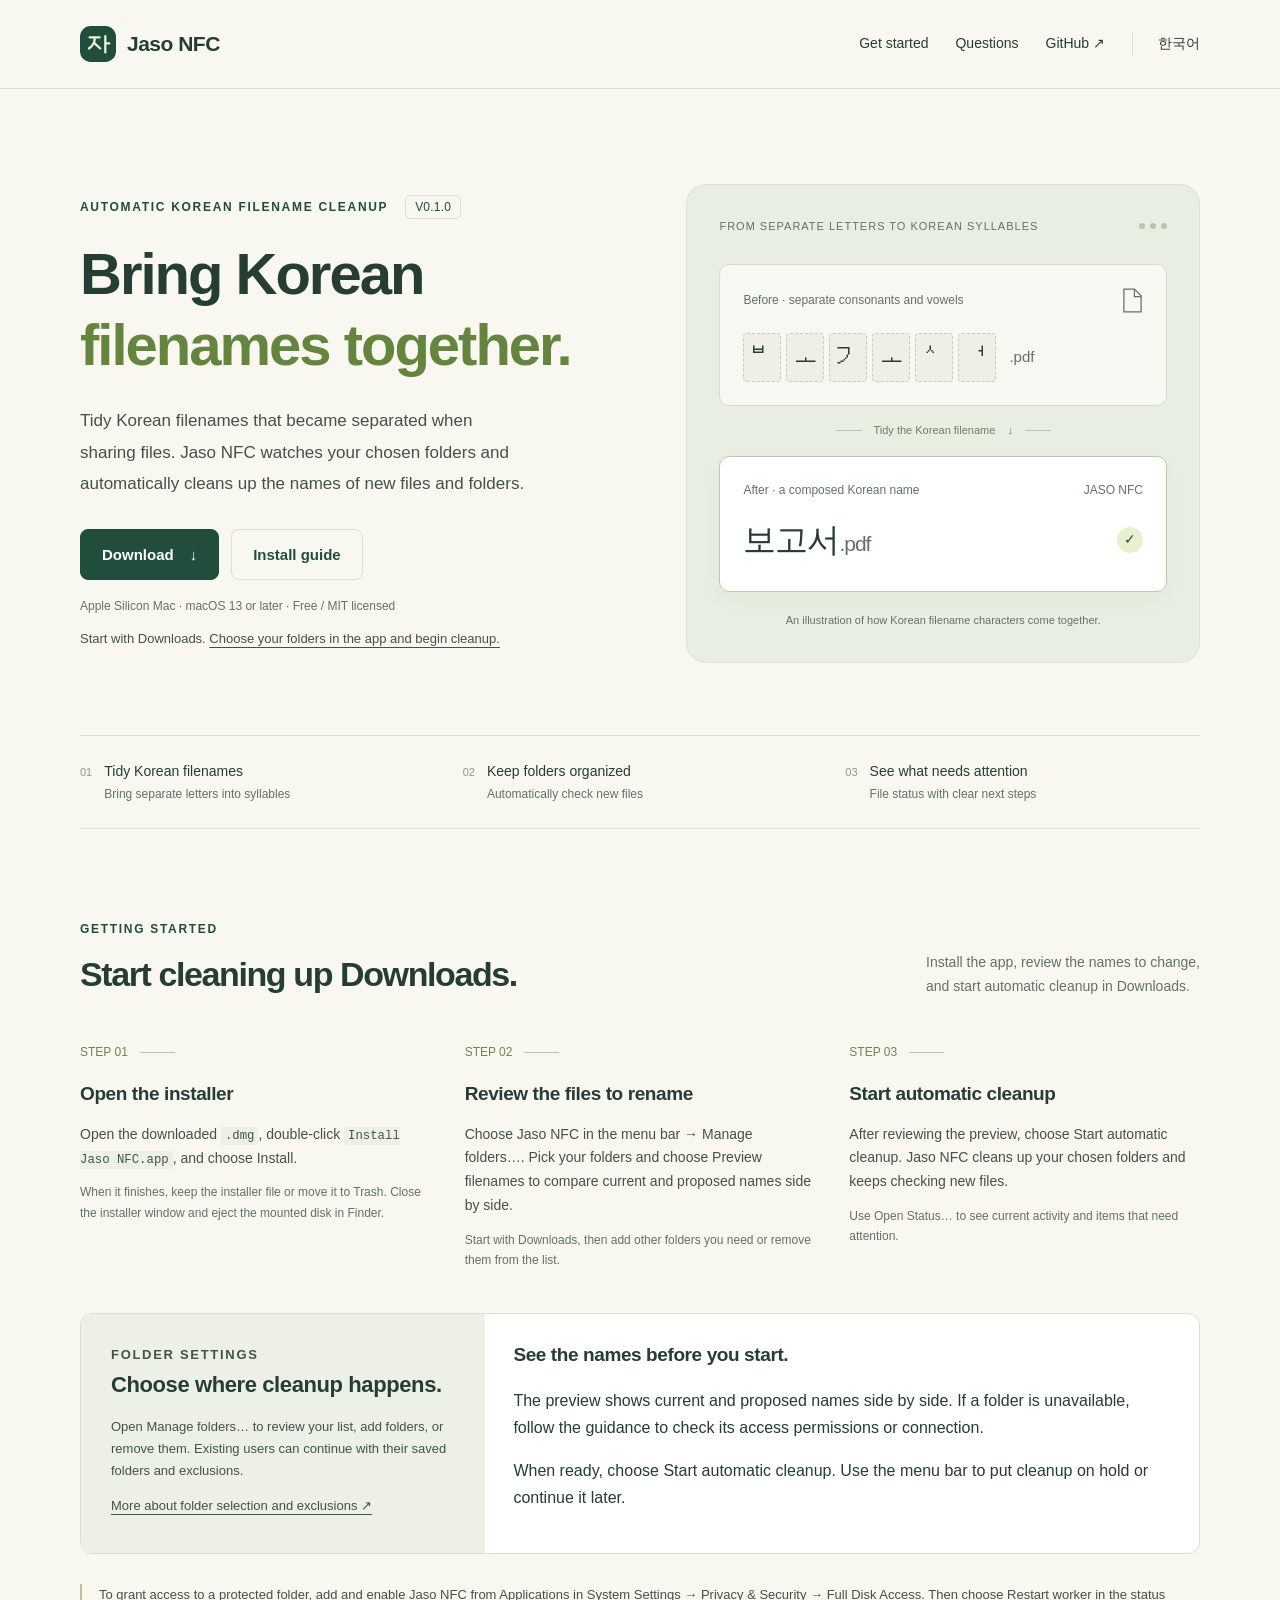
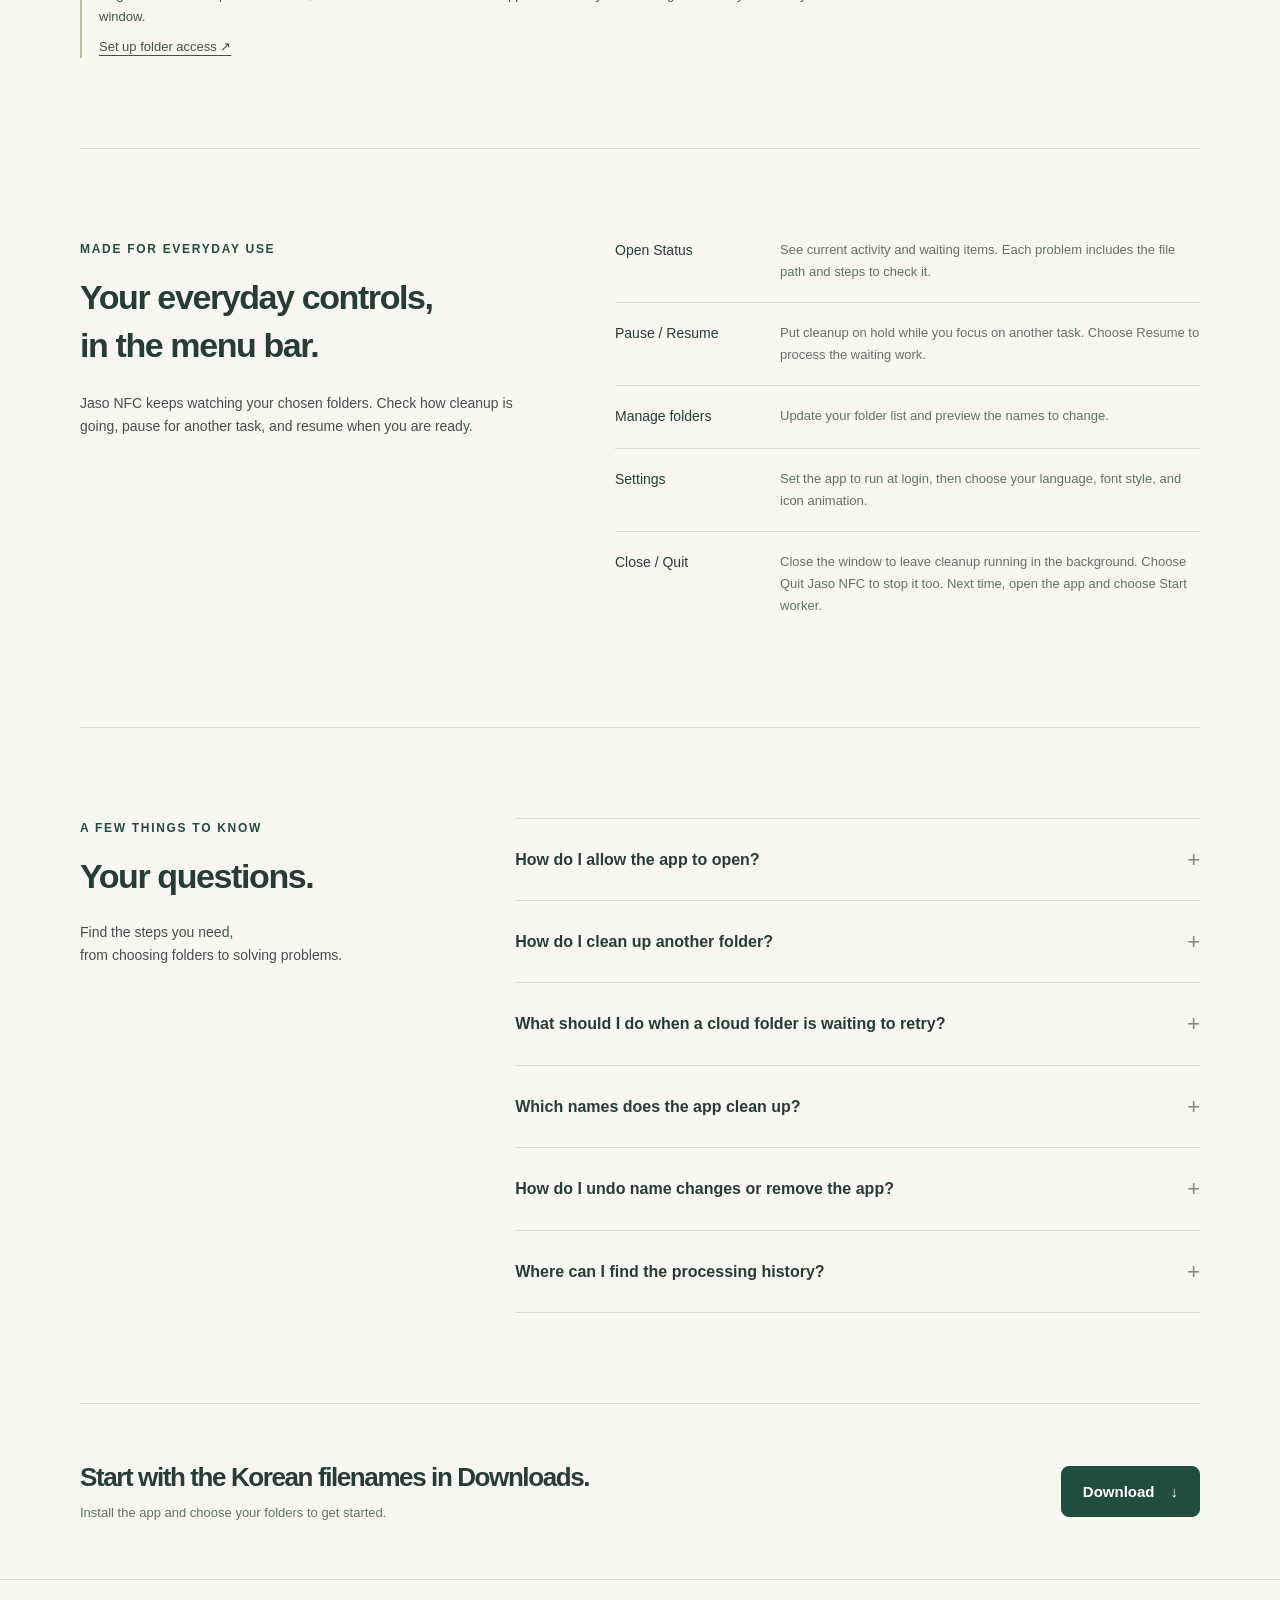
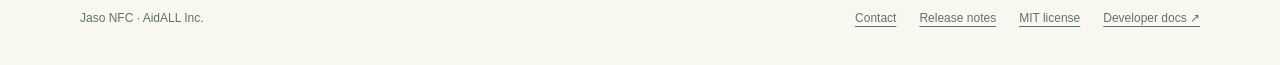
==== site/en/index.html @ a39111ab "Initial commit" ====
<!doctype html>
<html lang="en">
<head>
  <meta charset="utf-8">
  <meta name="viewport" content="width=device-width, initial-scale=1">
  <meta name="description" content="Tidy decomposed Korean filenames and automatically handle new files in your chosen folders. Install Jaso NFC and start with Downloads.">
  <meta name="theme-color" content="#f8f8f1">
  <meta property="og:title" content="Jaso NFC — Bring Korean filenames together">
  <meta property="og:description" content="A Mac app that tidies Korean filenames and keeps watching for new files. Follow the setup guide to start automatic cleanup in Downloads.">
  <meta property="og:type" content="website">
  <meta property="og:url" content="https://garlicvread.github.io/jaso-nfc/en/">
  <link rel="canonical" href="https://garlicvread.github.io/jaso-nfc/en/">
  <link rel="alternate" hreflang="ko" href="https://garlicvread.github.io/jaso-nfc/">
  <link rel="icon" href="../assets/mark.svg" type="image/svg+xml">
  <link rel="stylesheet" href="../assets/styles.css">
  <script src="../assets/guide.js" defer></script>
  <title>Jaso NFC — Bring Korean filenames together</title>
</head>
<body>
<a class="skip" href="#main">Skip to content</a>
<header class="header">
  <nav class="nav wrap" aria-label="Main navigation">
    <a class="brand" href="./" aria-label="Jaso NFC home"><img src="../assets/mark.svg" alt="" width="36" height="36">Jaso NFC</a>
    <div class="nav-links"><a href="#setup">Get started</a><a class="desktop-link" href="#questions">Questions</a><a class="desktop-link" href="https://github.com/garlicvread/jaso-nfc">GitHub ↗</a><a class="language" href="../" lang="ko" hreflang="ko">한국어</a></div>
  </nav>
</header>
<main id="main" class="wrap">
  <section class="hero" aria-labelledby="hero-title">
    <div>
      <p class="eyebrow">Automatic Korean filename cleanup <span>v0.1.0</span></p>
      <h1 id="hero-title">Bring Korean<br><em>filenames together.</em></h1>
      <p class="hero-copy">Tidy Korean filenames that became separated when sharing files. Jaso NFC watches your chosen folders and automatically cleans up the names of new files and folders.</p>
      <div class="actions"><a class="button" href="https://github.com/garlicvread/jaso-nfc/releases/download/v0.1.0/Jaso-NFC-0.1.0-arm64-local.dmg">Download <span aria-hidden="true">↓</span></a><a class="button secondary" href="#setup">Install guide</a></div>
      <p class="compatibility">Apple Silicon Mac · macOS 13 or later · Free / MIT licensed</p>
      <p class="before-download">Start with Downloads. <a href="#setup">Choose your folders in the app and begin cleanup.</a></p>
    </div>
    <div class="art" role="img" aria-label="An illustration showing separate Korean consonants and vowels combining into the filename 보고서.pdf.">
      <div class="art-top"><span>From separate letters to Korean syllables</span><span class="dots" aria-hidden="true"><i></i><i></i><i></i></span></div>
      <div class="file"><div class="file-label"><span>Before · separate consonants and vowels</span><svg viewBox="0 0 22 26" fill="none" aria-hidden="true"><path d="M4 1h9l7 7v17H2V1h2zM13 1v8h7" stroke="currentColor" stroke-width="1.3"/></svg></div><div class="jamo" aria-hidden="true"><span>ᄇ</span><span>ᅩ</span><span>ᄀ</span><span>ᅩ</span><span>ᄉ</span><span>ᅥ</span><small>.pdf</small></div></div>
      <div class="flow">Tidy the Korean filename <span aria-hidden="true">↓</span></div>
      <div class="file after"><div class="file-label"><span>After · a composed Korean name</span><span>JASO NFC</span></div><div class="filename"><span>보고서<small>.pdf</small></span><span class="check" aria-hidden="true">✓</span></div></div>
      <p class="art-caption">An illustration of how Korean filename characters come together.</p>
    </div>
  </section>
  <div class="quick-facts" aria-label="How the app works">
    <div class="fact"><span class="number">01</span><p>Tidy Korean filenames<small>Bring separate letters into syllables</small></p></div>
    <div class="fact"><span class="number">02</span><p>Keep folders organized<small>Automatically check new files</small></p></div>
    <div class="fact"><span class="number">03</span><p>See what needs attention<small>File status with clear next steps</small></p></div>
  </div>
  <section id="setup" class="section" aria-labelledby="setup-title">
    <div class="section-heading"><div><p class="eyebrow">Getting started</p><h2 id="setup-title">Start cleaning up Downloads.</h2></div><p class="section-intro">Install the app, review the names to change,<br>and start automatic cleanup in Downloads.</p></div>
    <div class="steps">
      <article><span class="step-num">STEP 01</span><h3>Open the installer</h3><p>Open the downloaded <code>.dmg</code>, double-click <code>Install Jaso NFC.app</code>, and choose Install.</p><p class="small">When it finishes, keep the installer file or move it to Trash. Close the installer window and eject the mounted disk in Finder.</p></article>
      <article><span class="step-num">STEP 02</span><h3>Review the files to rename</h3><p>Choose Jaso NFC in the menu bar → Manage folders…. Pick your folders and choose Preview filenames to compare current and proposed names side by side.</p><p class="small">Start with Downloads, then add other folders you need or remove them from the list.</p></article>
      <article><span class="step-num">STEP 03</span><h3>Start automatic cleanup</h3><p>After reviewing the preview, choose Start automatic cleanup. Jaso NFC cleans up your chosen folders and keeps checking new files.</p><p class="small">Use Open Status… to see current activity and items that need attention.</p></article>
    </div>
    <div id="enable" class="setup-box">
      <div class="setup-intro"><p class="eyebrow">Folder settings</p><h3>Choose where cleanup happens.</h3><p>Open Manage folders… to review your list, add folders, or remove them. Existing users can continue with their saved folders and exclusions.</p><p><a href="https://github.com/garlicvread/jaso-nfc/blob/main/docs/usage.en.md#change-folders">More about folder selection and exclusions ↗</a></p></div>
      <div class="setup-code"><h3>See the names before you start.</h3><p>The preview shows current and proposed names side by side. If a folder is unavailable, follow the guidance to check its access permissions or connection.</p><p>When ready, choose Start automatic cleanup. Use the menu bar to put cleanup on hold or continue it later.</p></div>
    </div>
    <div class="permission"><p>To grant access to a protected folder, add and enable Jaso NFC from Applications in System Settings → Privacy &amp; Security → Full Disk Access. Then choose Restart worker in the status window.</p><a href="https://github.com/garlicvread/jaso-nfc/blob/main/docs/usage.en.md#permissions">Set up folder access ↗</a></div>
  </section>
  <section id="everyday" class="section everyday" aria-labelledby="everyday-title">
    <div><p class="eyebrow">Made for everyday use</p><h2 id="everyday-title">Your everyday controls,<br>in the menu bar.</h2><p class="body-copy">Jaso NFC keeps watching your chosen folders. Check how cleanup is going, pause for another task, and resume when you are ready.</p></div>
    <ul class="menu-list"><li>Open Status<span>See current activity and waiting items. Each problem includes the file path and steps to check it.</span></li><li>Pause / Resume<span>Put cleanup on hold while you focus on another task. Choose Resume to process the waiting work.</span></li><li>Manage folders<span>Update your folder list and preview the names to change.</span></li><li>Settings<span>Set the app to run at login, then choose your language, font style, and icon animation.</span></li><li>Close / Quit<span>Close the window to leave cleanup running in the background. Choose Quit Jaso NFC to stop it too. Next time, open the app and choose Start worker.</span></li></ul>
  </section>
  <section id="questions" class="section faq" aria-labelledby="faq-title">
    <div><p class="eyebrow">A few things to know</p><h2 id="faq-title">Your questions.</h2><p class="body-copy">Find the steps you need,<br>from choosing folders to solving problems.</p></div>
    <div class="questions">
      <details id="blocked"><summary>How do I allow the app to open?</summary><p>After checking that you trust the download, follow <a href="https://support.apple.com/en-us/102445">Apple’s app opening instructions</a>. Try opening the app, then choose Open Anyway in System Settings → Privacy &amp; Security. If that option is unavailable or you see a damage message, download it again or contact support.</p></details>
      <details><summary>How do I clean up another folder?</summary><p>Open Manage folders… to add a folder, preview the names, and save your settings. To recheck a folder already in your selection, open Status and choose Recheck all watched roots. Follow the <a href="https://github.com/garlicvread/jaso-nfc/blob/main/docs/usage.en.md#change-folders">folder setup guide</a> for the steps.</p></details>
      <details><summary>What should I do when a cloud folder is waiting to retry?</summary><p>Check the path and reason in Status, then try opening the folder in Finder. Also check the login and connection in OneDrive, Google Drive, or your sync app. Once access is restored, Jaso NFC can try again from the scheduled retry time.</p></details>
      <details><summary>Which names does the app clean up?</summary><p>Jaso NFC processes file and folder names that need NFC normalization, including decomposed Korean, within your chosen folders. Separately typed compatibility letters such as <code>ㅎㅏㄴ</code> are outside this conversion. See <a href="https://github.com/garlicvread/jaso-nfc/blob/main/docs/usage.en.md#scope-and-safety">the processing scope guide</a> for automatic exclusions, such as selected app and photo-library formats, and folders you can exclude yourself.</p></details>
      <details><summary>How do I undo name changes or remove the app?</summary><p>Stop the worker, then follow the <a href="https://github.com/garlicvread/jaso-nfc/blob/main/docs/usage.en.md#recovery">recovery and removal steps</a>. Retained history can restore earlier names when the original files can still be identified. Later moves or replacements may limit recovery. On exFAT, simultaneous renaming by another app can create an overwrite risk; see the processing limits in the guide before using it there.</p></details>
      <details><summary>Where can I find the processing history?</summary><p>Choose Open recovery history in Status to see the name-change records stored on your Mac. To ask for help with a problem, use Copy diagnostics to share its status. Remove private filenames and paths before sharing.</p></details>
    </div>
  </section>
  <section class="bottom-cta" aria-label="Download and support"><div><h2>Start with the Korean filenames in Downloads.</h2><p>Install the app and choose your folders to get started.</p></div><a class="button" href="https://github.com/garlicvread/jaso-nfc/releases/download/v0.1.0/Jaso-NFC-0.1.0-arm64-local.dmg">Download <span aria-hidden="true">↓</span></a></section>
</main>
<footer><div class="wrap footer-inner"><span>Jaso NFC · AidALL Inc.</span><div class="footer-links"><a href="mailto:aidall_manager@aidall.tech">Contact</a><a href="https://github.com/garlicvread/jaso-nfc/releases/tag/v0.1.0">Release notes</a><a href="https://github.com/garlicvread/jaso-nfc/blob/main/LICENSE">MIT license</a><a href="https://github.com/garlicvread/jaso-nfc/blob/main/docs/development.md">Developer docs ↗</a></div></div></footer>
</body>
</html>
---- site/assets/styles.css ----
:root { color-scheme: light; --ink:#253d33; --text:#425249; --muted:#617268; --paper:#f8f8f1; --line:#d9dfd2; --green:#214d3d; --lime:#e8f0cd; --white:#fff; font-family:-apple-system,BlinkMacSystemFont,"Apple SD Gothic Neo","Noto Sans KR",sans-serif; }
* { box-sizing:border-box; }
html { scroll-behavior:smooth; scroll-padding-top:100px; }
body { margin:0; background:var(--paper); color:var(--ink); line-height:1.7; word-break:keep-all; -webkit-font-smoothing:antialiased; }
a { color:inherit; text-underline-offset:4px; }
button { font:inherit; }
a:focus-visible,button:focus-visible,summary:focus-visible { outline:3px solid #a85a25; outline-offset:5px; }
.skip { position:fixed; top:-100px; left:20px; padding:12px 20px; background:white; z-index:10; }
.skip:focus { top:12px; }
.wrap { width:min(1120px,calc(100% - 64px)); margin:auto; }
.header { border-bottom:1px solid var(--line); background:var(--paper); }
.nav { min-height:88px; display:flex; align-items:center; justify-content:space-between; gap:20px; }
.brand { display:flex; align-items:center; gap:11px; font-size:21px; font-weight:750; text-decoration:none; letter-spacing:-.5px; white-space:nowrap; }
.brand img { width:36px; height:36px; }
.nav-links { display:flex; align-items:center; gap:27px; font-size:14px; }
.nav-links a { text-decoration:none; }
.nav-links a:hover { text-decoration:underline; }
.language { border-left:1px solid var(--line); padding-left:25px; }
.hero { display:grid; grid-template-columns:1.06fr 1fr; gap:62px; align-items:center; padding:95px 0 72px; }
.eyebrow { margin:0 0 22px; font-size:12px; letter-spacing:1.7px; font-weight:700; text-transform:uppercase; color:var(--green); }
.eyebrow span { margin-left:12px; padding:4px 9px; border:1px solid var(--line); border-radius:5px; letter-spacing:.2px; font-weight:500; }
h1 { margin:0 0 25px; font-size:clamp(38px,4.8vw,61px); line-height:1.22; letter-spacing:-3px; font-weight:720; }
h1 em { font-style:normal; color:#65843e; }
.hero-copy { max-width:450px; font-size:17px; line-height:1.85; color:var(--text); margin-bottom:29px; }
.actions { display:flex; gap:12px; flex-wrap:wrap; align-items:center; }
.button { display:inline-flex; justify-content:center; align-items:center; gap:16px; padding:14px 21px; border:1px solid var(--green); border-radius:8px; text-decoration:none; font-weight:650; line-height:1.4; background:var(--green); color:white; font-size:15px; transition:background .15s,transform .15s; }
.button:hover { background:#33644f; transform:translateY(-1px); }
.button.secondary { color:var(--green); background:transparent; border-color:var(--line); }
.button.secondary:hover { background:#eaf0e0; }
.compatibility { margin:16px 0 0; font-size:12px; color:var(--muted); }
.before-download { font-size:13px; color:var(--text); margin:12px 0 0; max-width:470px; }
.art { padding:32px; background:#e9eee2; border:1px solid #dce3d3; border-radius:20px; position:relative; }
.art-top { display:flex; justify-content:space-between; align-items:center; gap:10px; font-size:11px; letter-spacing:1px; color:var(--muted); text-transform:uppercase; margin:0 0 28px; }
.dots { display:flex; gap:5px; }
.dots i { width:6px; height:6px; background:#b7c5ab; border-radius:50%; }
.file { border:1px solid #d6dece; border-radius:10px; padding:23px; background:#f7f8f2; }
.file-label { display:flex; align-items:center; justify-content:space-between; color:var(--muted); font-size:12px; }
.file-label svg { width:21px; height:25px; }
.jamo { display:flex; align-items:center; gap:5px; margin-top:20px; }
.jamo span { display:grid; place-items:center; width:38px; height:49px; background:#eef0e5; border:1px dashed #c6cfbb; border-radius:4px; font-size:24px; font-family:"AppleMyungjo",serif; }
.jamo small { margin-left:8px; color:var(--muted); font-size:15px; }
.flow { display:flex; align-items:center; gap:12px; justify-content:center; color:#6b815c; font-size:11px; height:50px; }
.flow::before,.flow::after { content:""; width:26px; height:1px; background:#b8c7a9; }
.file.after { background:white; border-color:#b9cba9; box-shadow:0 8px 24px #30472b08; }
.filename { display:flex; align-items:center; justify-content:space-between; margin-top:12px; font-size:33px; letter-spacing:-1px; font-weight:500; }
.filename small { font-size:21px; color:var(--muted); font-weight:400; }
.check { border-radius:50%; background:var(--lime); color:var(--green); width:26px; height:26px; display:grid; place-items:center; font-size:14px; }
.art-caption { font-size:11px; line-height:1.6; color:var(--muted); margin:20px 0 0; text-align:center; }
.quick-facts { display:grid; grid-template-columns:repeat(3,1fr); border-top:1px solid var(--line); border-bottom:1px solid var(--line); padding:24px 0; gap:28px; }
.fact { display:flex; align-items:baseline; gap:12px; }
.fact .number { color:#8a9d79; font-size:11px; }
.fact p { margin:0; font-size:14px; }
.fact small { display:block; color:var(--muted); font-size:12px; }
.section { padding:90px 0; border-bottom:1px solid var(--line); }
.section-heading { display:flex; justify-content:space-between; gap:35px; align-items:flex-end; margin-bottom:38px; }
h2 { margin:0; font-size:34px; line-height:1.4; letter-spacing:-1.4px; font-weight:650; }
.section-heading .eyebrow { margin-bottom:12px; }
.section-intro { max-width:340px; font-size:14px; color:var(--muted); margin:0; }
.notice { display:flex; align-items:flex-start; gap:14px; border:1px solid #d4dfb8; background:#eef2e1; border-radius:10px; padding:20px 24px; font-size:14px; margin-bottom:38px; }
.notice .symbol { font-size:17px; line-height:1.6; }
.notice p { margin:0; }
.steps { display:grid; grid-template-columns:repeat(3,1fr); gap:34px; }
.step-num { display:inline-flex; align-items:center; gap:12px; color:#708358; font-size:12px; margin-bottom:16px; }
.step-num::after { content:""; width:35px; height:1px; background:#bac8a8; }
h3 { margin:0 0 12px; font-size:19px; letter-spacing:-.4px; font-weight:650; }
.steps p,.body-copy { font-size:14px; color:var(--text); margin:0; }
.steps .small { margin-top:12px; font-size:12px; color:var(--muted); }
.setup-box { margin-top:42px; display:grid; grid-template-columns:.85fr 1.5fr; border:1px solid var(--line); border-radius:12px; overflow:hidden; background:white; }
.setup-intro { background:#edf0e6; padding:30px; }
.setup-intro p { color:var(--text); font-size:13px; margin-bottom:0; }
.setup-intro h3 { font-size:22px; }
.setup-code { min-width:0; padding:25px 28px; }
.code-label { display:flex; justify-content:space-between; align-items:center; gap:15px; font-size:12px; color:var(--muted); margin-bottom:10px; }
.copy { font-size:11px; line-height:1.4; border:1px solid var(--line); color:var(--green); background:var(--paper); border-radius:5px; padding:6px 10px; cursor:pointer; min-width:57px; }
.copy[hidden] { display:none; }
.copy:hover { background:var(--lime); }
pre { white-space:pre-wrap; overflow-wrap:anywhere; word-break:break-word; padding:16px; background:#f6f7f2; border-radius:6px; font-size:12px; line-height:1.85; margin:0 0 18px; }
code { font-family:ui-monospace,SFMono-Regular,Menlo,monospace; }
p code,li code { font-size:.88em; background:#edf0e6; padding:2px 4px; border-radius:3px; }
.setup-note { font-size:12px; color:var(--muted); margin:0; }
.permission { margin-top:30px; padding-left:17px; border-left:2px solid #b5c49a; font-size:13px; color:var(--text); }
.permission p { margin:0 0 8px; }
.everyday { display:grid; grid-template-columns:1fr 1.3fr; gap:85px; }
.everyday .eyebrow { margin-bottom:15px; }
.everyday h2 { margin-bottom:22px; }
.menu-list { list-style:none; padding:0; margin:0; }
.menu-list li { display:grid; grid-template-columns:140px 1fr; padding:19px 0; border-bottom:1px solid var(--line); gap:25px; font-size:14px; }
.menu-list li:first-child { padding-top:0; }
.menu-list li:last-child { border-bottom:0; }
.menu-list span { color:var(--muted); font-size:13px; }
.faq { display:grid; grid-template-columns:.8fr 1.5fr; gap:70px; }
.faq .eyebrow { margin-bottom:15px; }
.faq h2 { margin-bottom:20px; }
.questions { border-top:1px solid var(--line); }
details { border-bottom:1px solid var(--line); }
summary { display:flex; align-items:center; justify-content:space-between; gap:22px; cursor:pointer; list-style:none; padding:22px 0; font-size:16px; font-weight:550; }
summary::-webkit-details-marker { display:none; }
summary::after { content:"+"; font-size:22px; font-weight:300; color:#7c9071; }
details[open] summary::after { content:"−"; }
details p { color:var(--text); font-size:14px; line-height:1.9; margin:0 30px 23px 0; }
.bottom-cta { padding:55px 0; display:flex; justify-content:space-between; gap:25px; align-items:center; }
.bottom-cta h2 { font-size:26px; margin-bottom:7px; }
.bottom-cta p { font-size:13px; color:var(--muted); margin:0; }
footer { border-top:1px solid var(--line); padding:28px 0 36px; font-size:12px; color:var(--muted); }
.footer-inner { display:flex; justify-content:space-between; align-items:center; flex-wrap:wrap; gap:20px; }
.footer-links { display:flex; gap:23px; flex-wrap:wrap; }
.sr-only { position:absolute; width:1px; height:1px; padding:0; margin:-1px; overflow:hidden; clip:rect(0,0,0,0); white-space:nowrap; border:0; }
:lang(en) h1 { font-size:clamp(38px,4.7vw,58px); letter-spacing:-2px; }
:lang(en) body { word-break:normal; }
@media(max-width:950px) {
  .hero { gap:32px; padding-top:65px; }
  h1 { letter-spacing:-2px; }
  .art { padding:24px; }
  .jamo { gap:4px; }
  .jamo span { width:30px; height:42px; font-size:21px; }
  .jamo small { margin-left:3px; }
  .everyday { gap:35px; }
  .faq { gap:35px; }
  .setup-box { grid-template-columns:1fr 1.45fr; }
}
@media(max-width:700px) {
  .wrap { width:calc(100% - 40px); }
  .nav { min-height:74px; gap:10px; }
  .brand { font-size:18px; gap:8px; }
  .brand img { width:29px; height:29px; }
  .nav-links { gap:17px; font-size:12px; }
  .nav-links .desktop-link { display:none; }
  .language { padding-left:16px; }
  .hero { grid-template-columns:1fr; padding:52px 0 40px; gap:35px; }
  .eyebrow { font-size:10px; margin-bottom:20px; }
  h1 { font-size:43px; }
  .hero-copy { font-size:15px; max-width:490px; }
  .art { width:100%; max-width:440px; justify-self:center; padding:25px; }
  .art-top { margin-bottom:20px; }
  .file { padding:20px; }
  .jamo span { width:36px; height:45px; font-size:24px; }
  .quick-facts { grid-template-columns:1fr; gap:15px; padding:25px 0; }
  .fact small { display:inline; margin-left:10px; }
  .section { padding:58px 0; }
  h2 { font-size:28px; }
  .section-heading { display:block; }
  .section-intro { margin-top:16px; }
  .notice { padding:17px; font-size:13px; }
  .steps { grid-template-columns:1fr; gap:30px; }
  .step-num { margin-bottom:9px; }
  .setup-box { grid-template-columns:1fr; margin-top:30px; }
  .setup-intro { padding:23px; }
  .setup-code { padding:22px; }
  pre { padding:13px; font-size:11px; }
  .everyday,.faq { grid-template-columns:1fr; gap:30px; }
  .menu-list li { grid-template-columns:110px 1fr; gap:20px; }
  summary { font-size:15px; }
  .bottom-cta { flex-direction:column; align-items:flex-start; padding:40px 0; }
  .footer-inner { align-items:flex-start; flex-direction:column; gap:16px; }
}
@media(max-width:370px) {
  .wrap { width:calc(100% - 32px); }
  h1 { font-size:38px; }
  .jamo span { width:29px; }
  .art { padding:20px; }
  .button { padding:13px 16px; font-size:14px; }
  .fact small { display:block; margin-left:0; }
}
@media(prefers-reduced-motion:reduce) {
  html { scroll-behavior:auto; }
  .button { transition:none; }
}
.setup-note + .code-label { margin-top:20px; }
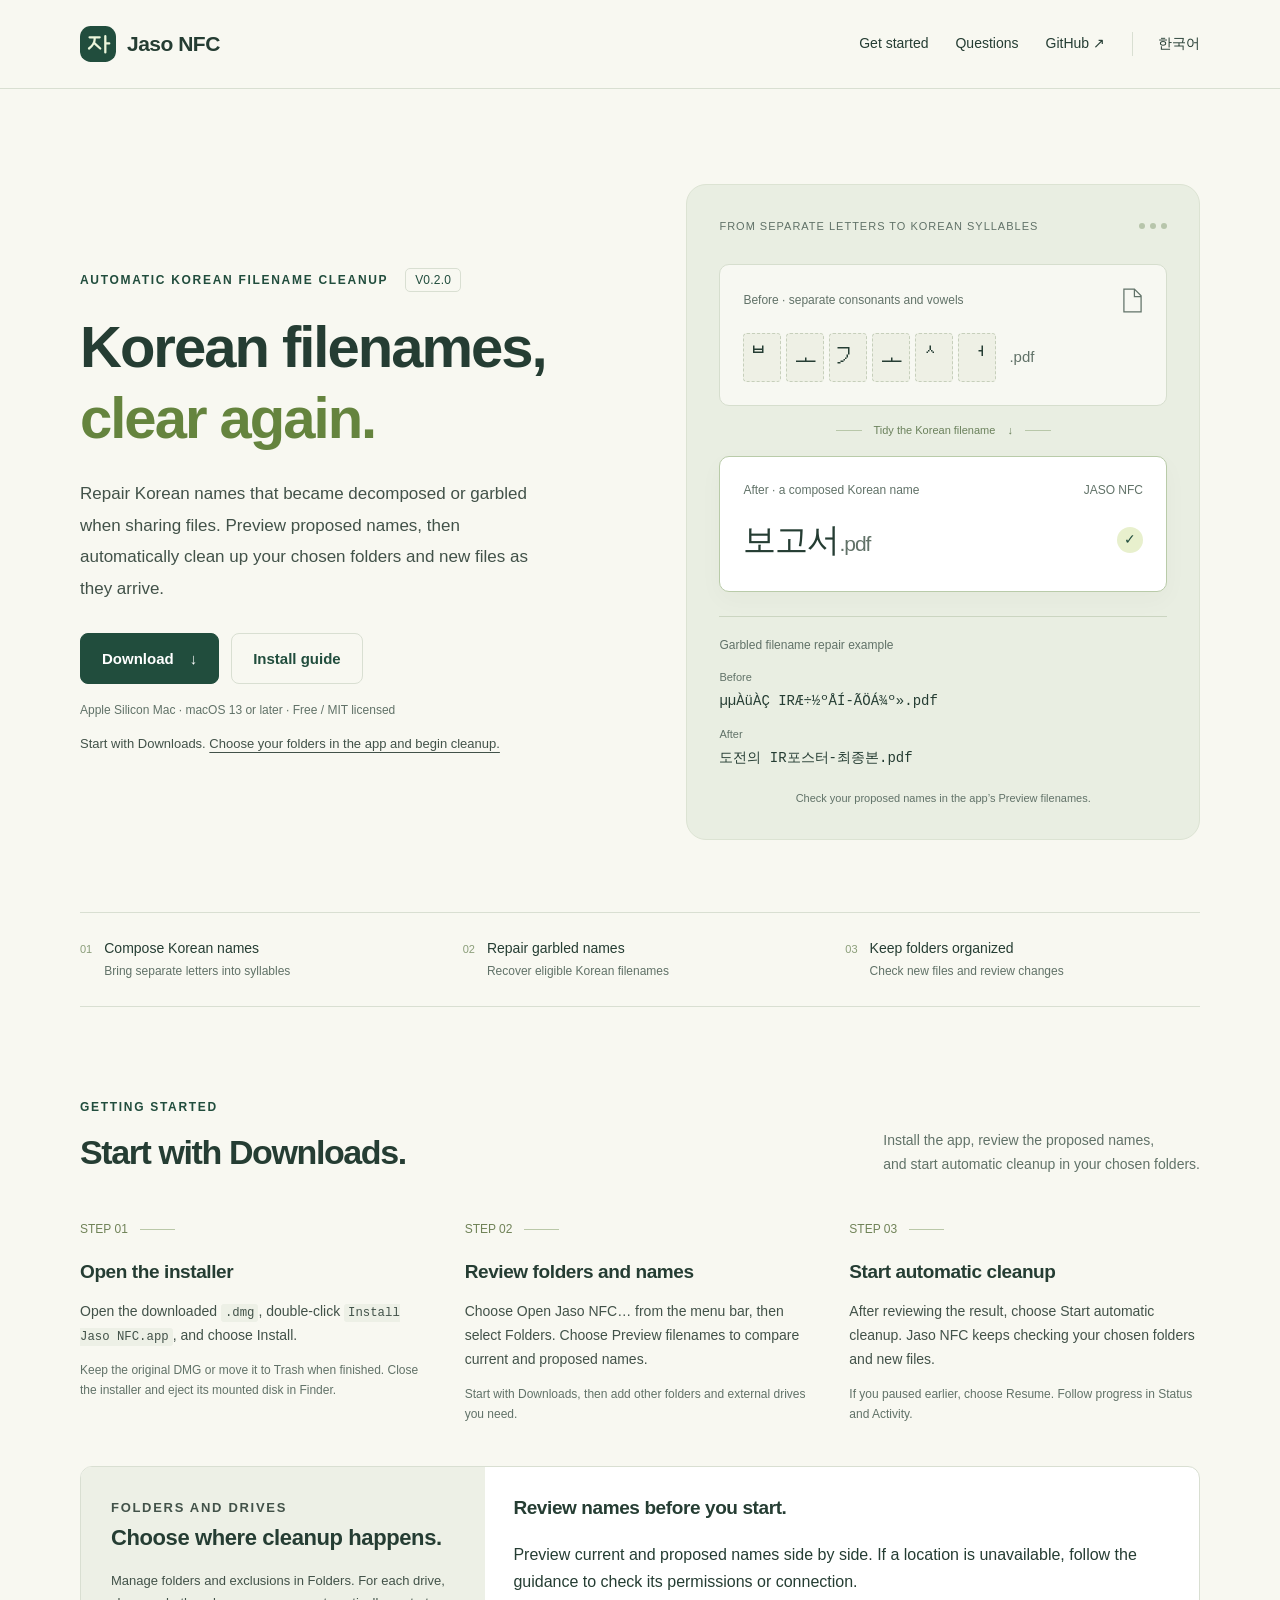
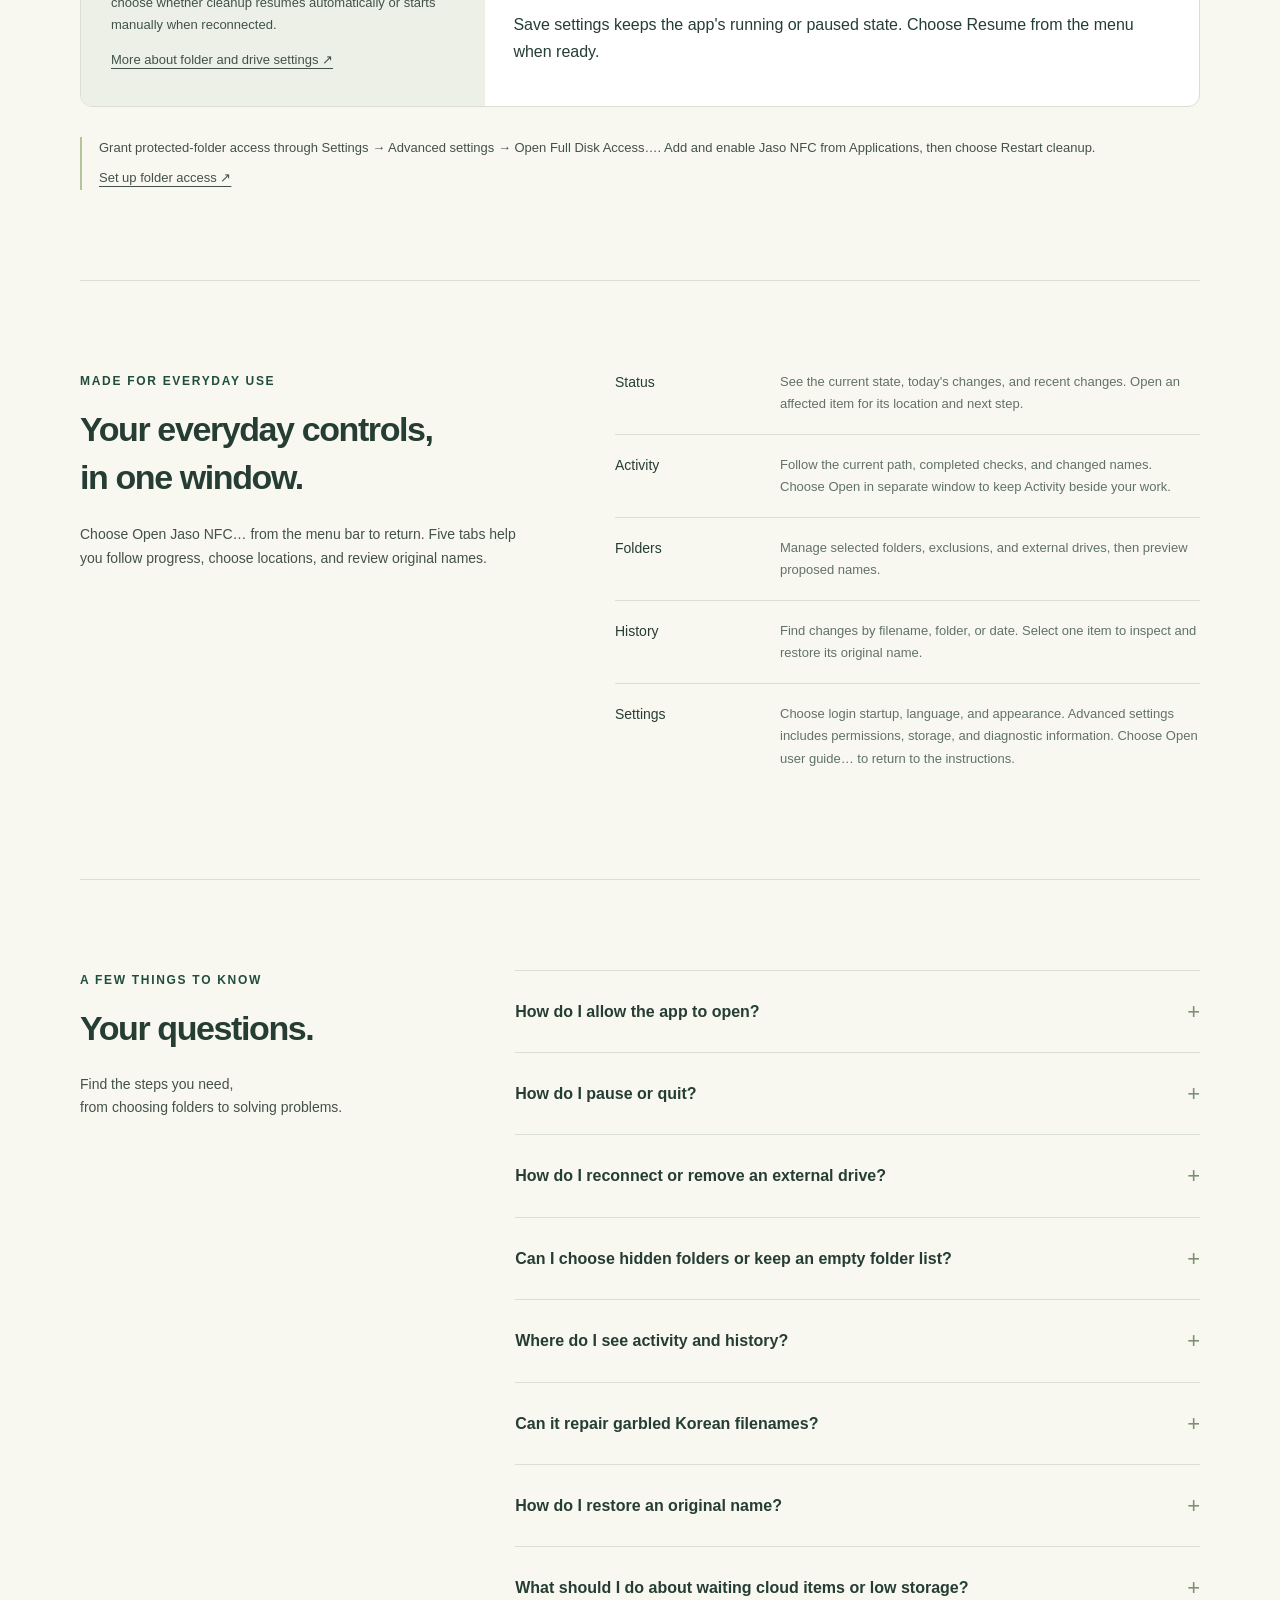
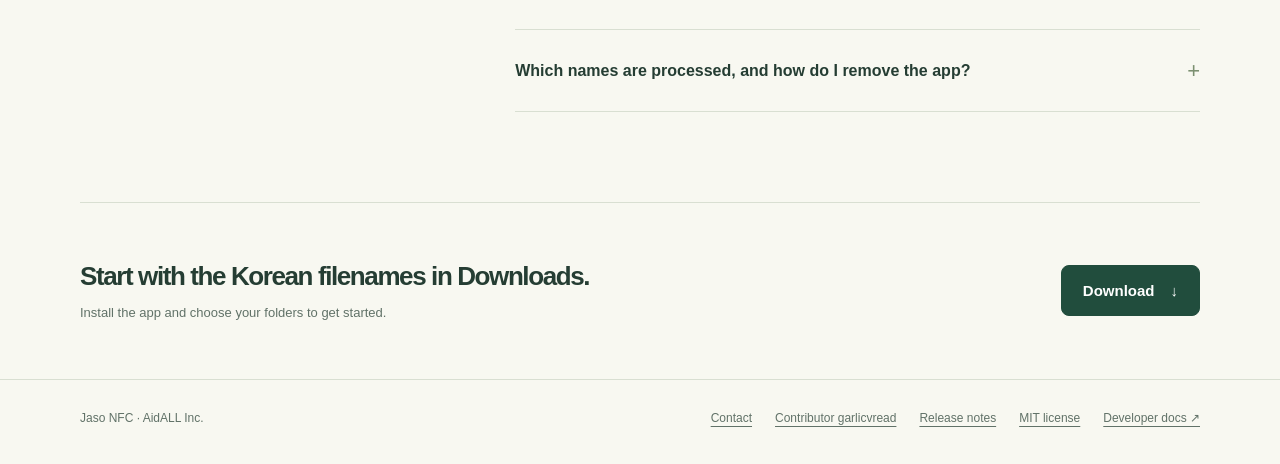
==== commit 35baf1d4: "0.2.0 출시 - 한글 파일명 복구와 상태·활동·폴더·설정 화면을 개선했습니다. - 활동에 오류 사유와 해결 결과를 표시하고 반복 처리 및 기록 증가를 줄였습니다. - 드라이브 " ====
--- a/site/en/index.html
+++ b/site/en/index.html
@@ -3,10 +3,10 @@
 <head>
   <meta charset="utf-8">
   <meta name="viewport" content="width=device-width, initial-scale=1">
-  <meta name="description" content="Tidy decomposed Korean filenames and automatically handle new files in your chosen folders. Install Jaso NFC and start with Downloads.">
+  <meta name="description" content="Repair decomposed or garbled Korean filenames. Preview proposed names and start automatic cleanup in your chosen folders.">
   <meta name="theme-color" content="#f8f8f1">
-  <meta property="og:title" content="Jaso NFC — Bring Korean filenames together">
-  <meta property="og:description" content="A Mac app that tidies Korean filenames and keeps watching for new files. Follow the setup guide to start automatic cleanup in Downloads.">
+  <meta property="og:title" content="Jaso NFC — Korean filenames, clear again">
+  <meta property="og:description" content="A Mac app for decomposed Korean names and reversible filename encoding mistakes. Preview names, start automatic cleanup, and restore earlier names in one window.">
   <meta property="og:type" content="website">
   <meta property="og:url" content="https://garlicvread.github.io/jaso-nfc/en/">
   <link rel="canonical" href="https://garlicvread.github.io/jaso-nfc/en/">
@@ -14,7 +14,7 @@
   <link rel="icon" href="../assets/mark.svg" type="image/svg+xml">
   <link rel="stylesheet" href="../assets/styles.css">
   <script src="../assets/guide.js" defer></script>
-  <title>Jaso NFC — Bring Korean filenames together</title>
+  <title>Jaso NFC — Korean filenames, clear again</title>
 </head>
 <body>
 <a class="skip" href="#main">Skip to content</a>
@@ -27,56 +27,60 @@
 <main id="main" class="wrap">
   <section class="hero" aria-labelledby="hero-title">
     <div>
-      <p class="eyebrow">Automatic Korean filename cleanup <span>v0.1.0</span></p>
-      <h1 id="hero-title">Bring Korean<br><em>filenames together.</em></h1>
-      <p class="hero-copy">Tidy Korean filenames that became separated when sharing files. Jaso NFC watches your chosen folders and automatically cleans up the names of new files and folders.</p>
-      <div class="actions"><a class="button" href="https://github.com/garlicvread/jaso-nfc/releases/download/v0.1.0/Jaso-NFC-0.1.0-arm64-local.dmg">Download <span aria-hidden="true">↓</span></a><a class="button secondary" href="#setup">Install guide</a></div>
+      <p class="eyebrow">Automatic Korean filename cleanup <span>v0.2.0</span></p>
+      <h1 id="hero-title">Korean filenames,<br><em>clear again.</em></h1>
+      <p class="hero-copy">Repair Korean names that became decomposed or garbled when sharing files. Preview proposed names, then automatically clean up your chosen folders and new files as they arrive.</p>
+      <div class="actions"><a class="button" href="https://github.com/garlicvread/jaso-nfc/releases/download/v0.2.0/Jaso-NFC-0.2.0-arm64-local.dmg">Download <span aria-hidden="true">↓</span></a><a class="button secondary" href="#setup">Install guide</a></div>
       <p class="compatibility">Apple Silicon Mac · macOS 13 or later · Free / MIT licensed</p>
       <p class="before-download">Start with Downloads. <a href="#setup">Choose your folders in the app and begin cleanup.</a></p>
     </div>
-    <div class="art" role="img" aria-label="An illustration showing separate Korean consonants and vowels combining into the filename 보고서.pdf.">
+    <div class="art" role="img" aria-label="Examples showing decomposed Korean letters combining into 보고서.pdf and a filename misread with the wrong encoding restored to 도전의 IR포스터-최종본.pdf.">
       <div class="art-top"><span>From separate letters to Korean syllables</span><span class="dots" aria-hidden="true"><i></i><i></i><i></i></span></div>
       <div class="file"><div class="file-label"><span>Before · separate consonants and vowels</span><svg viewBox="0 0 22 26" fill="none" aria-hidden="true"><path d="M4 1h9l7 7v17H2V1h2zM13 1v8h7" stroke="currentColor" stroke-width="1.3"/></svg></div><div class="jamo" aria-hidden="true"><span>ᄇ</span><span>ᅩ</span><span>ᄀ</span><span>ᅩ</span><span>ᄉ</span><span>ᅥ</span><small>.pdf</small></div></div>
       <div class="flow">Tidy the Korean filename <span aria-hidden="true">↓</span></div>
       <div class="file after"><div class="file-label"><span>After · a composed Korean name</span><span>JASO NFC</span></div><div class="filename"><span>보고서<small>.pdf</small></span><span class="check" aria-hidden="true">✓</span></div></div>
-      <p class="art-caption">An illustration of how Korean filename characters come together.</p>
+      <div class="encoding-example"><p class="file-label">Garbled filename repair example</p><p><span>Before</span><code>µµÀüÀÇ IRÆ÷½ºÅÍ-ÃÖÁ¾º».pdf</code></p><p><span>After</span><code>도전의 IR포스터-최종본.pdf</code></p></div>
+      <p class="art-caption">Check your proposed names in the app’s Preview filenames.</p>
     </div>
   </section>
   <div class="quick-facts" aria-label="How the app works">
-    <div class="fact"><span class="number">01</span><p>Tidy Korean filenames<small>Bring separate letters into syllables</small></p></div>
-    <div class="fact"><span class="number">02</span><p>Keep folders organized<small>Automatically check new files</small></p></div>
-    <div class="fact"><span class="number">03</span><p>See what needs attention<small>File status with clear next steps</small></p></div>
+    <div class="fact"><span class="number">01</span><p>Compose Korean names<small>Bring separate letters into syllables</small></p></div>
+    <div class="fact"><span class="number">02</span><p>Repair garbled names<small>Recover eligible Korean filenames</small></p></div>
+    <div class="fact"><span class="number">03</span><p>Keep folders organized<small>Check new files and review changes</small></p></div>
   </div>
   <section id="setup" class="section" aria-labelledby="setup-title">
-    <div class="section-heading"><div><p class="eyebrow">Getting started</p><h2 id="setup-title">Start cleaning up Downloads.</h2></div><p class="section-intro">Install the app, review the names to change,<br>and start automatic cleanup in Downloads.</p></div>
+    <div class="section-heading"><div><p class="eyebrow">Getting started</p><h2 id="setup-title">Start with Downloads.</h2></div><p class="section-intro">Install the app, review the proposed names,<br>and start automatic cleanup in your chosen folders.</p></div>
     <div class="steps">
-      <article><span class="step-num">STEP 01</span><h3>Open the installer</h3><p>Open the downloaded <code>.dmg</code>, double-click <code>Install Jaso NFC.app</code>, and choose Install.</p><p class="small">When it finishes, keep the installer file or move it to Trash. Close the installer window and eject the mounted disk in Finder.</p></article>
-      <article><span class="step-num">STEP 02</span><h3>Review the files to rename</h3><p>Choose Jaso NFC in the menu bar → Manage folders…. Pick your folders and choose Preview filenames to compare current and proposed names side by side.</p><p class="small">Start with Downloads, then add other folders you need or remove them from the list.</p></article>
-      <article><span class="step-num">STEP 03</span><h3>Start automatic cleanup</h3><p>After reviewing the preview, choose Start automatic cleanup. Jaso NFC cleans up your chosen folders and keeps checking new files.</p><p class="small">Use Open Status… to see current activity and items that need attention.</p></article>
+      <article><span class="step-num">STEP 01</span><h3>Open the installer</h3><p>Open the downloaded <code>.dmg</code>, double-click <code>Install Jaso NFC.app</code>, and choose Install.</p><p class="small">Keep the original DMG or move it to Trash when finished. Close the installer and eject its mounted disk in Finder.</p></article>
+      <article><span class="step-num">STEP 02</span><h3>Review folders and names</h3><p>Choose Open Jaso NFC… from the menu bar, then select Folders. Choose Preview filenames to compare current and proposed names.</p><p class="small">Start with Downloads, then add other folders and external drives you need.</p></article>
+      <article><span class="step-num">STEP 03</span><h3>Start automatic cleanup</h3><p>After reviewing the result, choose Start automatic cleanup. Jaso NFC keeps checking your chosen folders and new files.</p><p class="small">If you paused earlier, choose Resume. Follow progress in Status and Activity.</p></article>
     </div>
     <div id="enable" class="setup-box">
-      <div class="setup-intro"><p class="eyebrow">Folder settings</p><h3>Choose where cleanup happens.</h3><p>Open Manage folders… to review your list, add folders, or remove them. Existing users can continue with their saved folders and exclusions.</p><p><a href="https://github.com/garlicvread/jaso-nfc/blob/main/docs/usage.en.md#change-folders">More about folder selection and exclusions ↗</a></p></div>
-      <div class="setup-code"><h3>See the names before you start.</h3><p>The preview shows current and proposed names side by side. If a folder is unavailable, follow the guidance to check its access permissions or connection.</p><p>When ready, choose Start automatic cleanup. Use the menu bar to put cleanup on hold or continue it later.</p></div>
+      <div class="setup-intro"><p class="eyebrow">Folders and drives</p><h3>Choose where cleanup happens.</h3><p>Manage folders and exclusions in Folders. For each drive, choose whether cleanup resumes automatically or starts manually when reconnected.</p><p><a href="https://github.com/garlicvread/jaso-nfc/blob/main/docs/usage.en.md#change-folders">More about folder and drive settings ↗</a></p></div>
+      <div class="setup-code"><h3>Review names before you start.</h3><p>Preview current and proposed names side by side. If a location is unavailable, follow the guidance to check its permissions or connection.</p><p>Save settings keeps the app's running or paused state. Choose Resume from the menu when ready.</p></div>
     </div>
-    <div class="permission"><p>To grant access to a protected folder, add and enable Jaso NFC from Applications in System Settings → Privacy &amp; Security → Full Disk Access. Then choose Restart worker in the status window.</p><a href="https://github.com/garlicvread/jaso-nfc/blob/main/docs/usage.en.md#permissions">Set up folder access ↗</a></div>
+    <div class="permission"><p>Grant protected-folder access through Settings → Advanced settings → Open Full Disk Access…. Add and enable Jaso NFC from Applications, then choose Restart cleanup.</p><a href="https://github.com/garlicvread/jaso-nfc/blob/main/docs/usage.en.md#permissions">Set up folder access ↗</a></div>
   </section>
   <section id="everyday" class="section everyday" aria-labelledby="everyday-title">
-    <div><p class="eyebrow">Made for everyday use</p><h2 id="everyday-title">Your everyday controls,<br>in the menu bar.</h2><p class="body-copy">Jaso NFC keeps watching your chosen folders. Check how cleanup is going, pause for another task, and resume when you are ready.</p></div>
-    <ul class="menu-list"><li>Open Status<span>See current activity and waiting items. Each problem includes the file path and steps to check it.</span></li><li>Pause / Resume<span>Put cleanup on hold while you focus on another task. Choose Resume to process the waiting work.</span></li><li>Manage folders<span>Update your folder list and preview the names to change.</span></li><li>Settings<span>Set the app to run at login, then choose your language, font style, and icon animation.</span></li><li>Close / Quit<span>Close the window to leave cleanup running in the background. Choose Quit Jaso NFC to stop it too. Next time, open the app and choose Start worker.</span></li></ul>
+    <div><p class="eyebrow">Made for everyday use</p><h2 id="everyday-title">Your everyday controls,<br>in one window.</h2><p class="body-copy">Choose Open Jaso NFC… from the menu bar to return. Five tabs help you follow progress, choose locations, and review original names.</p></div>
+    <ul class="menu-list"><li>Status<span>See the current state, today's changes, and recent changes. Open an affected item for its location and next step.</span></li><li>Activity<span>Follow the current path, completed checks, and changed names. Choose Open in separate window to keep Activity beside your work.</span></li><li>Folders<span>Manage selected folders, exclusions, and external drives, then preview proposed names.</span></li><li>History<span>Find changes by filename, folder, or date. Select one item to inspect and restore its original name.</span></li><li>Settings<span>Choose login startup, language, and appearance. Advanced settings includes permissions, storage, and diagnostic information. Choose Open user guide… to return to the instructions.</span></li></ul>
   </section>
   <section id="questions" class="section faq" aria-labelledby="faq-title">
     <div><p class="eyebrow">A few things to know</p><h2 id="faq-title">Your questions.</h2><p class="body-copy">Find the steps you need,<br>from choosing folders to solving problems.</p></div>
     <div class="questions">
-      <details id="blocked"><summary>How do I allow the app to open?</summary><p>After checking that you trust the download, follow <a href="https://support.apple.com/en-us/102445">Apple’s app opening instructions</a>. Try opening the app, then choose Open Anyway in System Settings → Privacy &amp; Security. If that option is unavailable or you see a damage message, download it again or contact support.</p></details>
-      <details><summary>How do I clean up another folder?</summary><p>Open Manage folders… to add a folder, preview the names, and save your settings. To recheck a folder already in your selection, open Status and choose Recheck all watched roots. Follow the <a href="https://github.com/garlicvread/jaso-nfc/blob/main/docs/usage.en.md#change-folders">folder setup guide</a> for the steps.</p></details>
-      <details><summary>What should I do when a cloud folder is waiting to retry?</summary><p>Check the path and reason in Status, then try opening the folder in Finder. Also check the login and connection in OneDrive, Google Drive, or your sync app. Once access is restored, Jaso NFC can try again from the scheduled retry time.</p></details>
-      <details><summary>Which names does the app clean up?</summary><p>Jaso NFC processes file and folder names that need NFC normalization, including decomposed Korean, within your chosen folders. Separately typed compatibility letters such as <code>ㅎㅏㄴ</code> are outside this conversion. See <a href="https://github.com/garlicvread/jaso-nfc/blob/main/docs/usage.en.md#scope-and-safety">the processing scope guide</a> for automatic exclusions, such as selected app and photo-library formats, and folders you can exclude yourself.</p></details>
-      <details><summary>How do I undo name changes or remove the app?</summary><p>Stop the worker, then follow the <a href="https://github.com/garlicvread/jaso-nfc/blob/main/docs/usage.en.md#recovery">recovery and removal steps</a>. Retained history can restore earlier names when the original files can still be identified. Later moves or replacements may limit recovery. On exFAT, simultaneous renaming by another app can create an overwrite risk; see the processing limits in the guide before using it there.</p></details>
-      <details><summary>Where can I find the processing history?</summary><p>Choose Open recovery history in Status to see the name-change records stored on your Mac. To ask for help with a problem, use Copy diagnostics to share its status. Remove private filenames and paths before sharing.</p></details>
+      <details id="blocked"><summary>How do I allow the app to open?</summary><p>After checking the download source, follow <a href="https://support.apple.com/en-us/102445">Apple’s app opening instructions</a>. Try opening the app, then choose Open Anyway in System Settings → Privacy &amp; Security. If that option is unavailable or you see a damage message, download it again or contact support.</p></details>
+      <details><summary>How do I pause or quit?</summary><p>Use Pause and Resume in the menu to choose when cleanup runs. Closing the window leaves background work running. Choose Quit Jaso NFC to stop it too, then open the app from Applications when you want to use it again.</p></details>
+      <details><summary>How do I reconnect or remove an external drive?</summary><p>Select it in Folders → Drives and choose Manage selected drive…. Choose automatic resume or a manual start for each connection. The app's global pause remains in effect.</p><p>Choose Remove from list in the drive's details when you finish using it. You can remove a disconnected drive. With no other folder edits, removal is saved immediately. If your other folder edits need a preview, preview them and choose Save settings to apply the removal too. Your saved exclusion remains in effect after reconnection. See the <a href="https://github.com/garlicvread/jaso-nfc/blob/main/docs/usage.en.md#change-folders">folder and drive settings guide</a> for details.</p></details>
+      <details><summary>Can I choose hidden folders or keep an empty folder list?</summary><p>Hidden folders whose names begin with a dot, such as <code>.ghost-alice</code> and <code>.venv</code>, are excluded by default. Add a hidden folder directly in Folders → Selected folders to include it. Hidden subfolders inside that selection remain excluded.</p><p>You can save an empty Selected folders list. Cleanup waits until you add another folder, so choose your locations when you are ready.</p></details>
+      <details><summary>Where do I see activity and history?</summary><p>Use Activity to see the current path, recent work, and items currently waiting. When a task stops, its entry shows the recorded cause, such as cloud storage or access permissions. A later successful check updates the entry with its completion result. Retries for the same issue update the count and time of its existing entry.</p><p>Each completed name change creates one History record. Search retained recent changes and filter them by date and result. Select a record to inspect its original name, changed name, and location, or restore the original name.</p></details>
+      <details><summary>Can it repair garbled Korean filenames?</summary><p>It repairs eligible filenames originally encoded as UTF-8 or CP949 and misread as Latin-1 or Windows-1252 when there is sufficient evidence to recover the Korean name without losing information. Review the result in Preview filenames. Names with weak evidence or multiple plausible interpretations keep their current spelling. See examples and supported cases in the <a href="https://github.com/garlicvread/jaso-nfc/blob/main/docs/usage.en.md#filename-repair">filename repair guide</a>.</p></details>
+      <details><summary>How do I restore an original name?</summary><p>Select a History item and choose Restore original name. Read the availability check, choose Confirm restore, and wait for the completion message. If the file moved or another item occupies the name, the app explains why. See the <a href="https://github.com/garlicvread/jaso-nfc/blob/main/docs/usage.en.md#recovery">name restoration guide</a>.</p></details>
+      <details><summary>What should I do about waiting cloud items or low storage?</summary><p>Check the path and reason in Activity, then inspect the connection and download state in Finder or your sync app. Check disk space and app data through Settings → Advanced settings → Storage usage…. Choose Open storage settings when you need to free up space.</p><p>The file index keeps the information it needs in a compact form. History and logs stay within storage limits, with older entries retired automatically. Records needed by pending recovery are kept separately.</p></details>
+      <details><summary>Which names are processed, and how do I remove the app?</summary><p>Jaso NFC composes decomposed Korean file and folder names and repairs eligible garbled filenames within your selection. See the <a href="https://github.com/garlicvread/jaso-nfc/blob/main/docs/usage.en.md#scope-and-safety">scope guide</a> for compatibility letters such as <code>ㅎㅏㄴ</code>, automatic exclusions, and exFAT precautions. To remove the app, turn off login startup, quit, and follow the <a href="https://github.com/garlicvread/jaso-nfc/blob/main/docs/installation.md#uninstall">removal steps</a> before moving the app from Applications to Trash.</p></details>
     </div>
   </section>
-  <section class="bottom-cta" aria-label="Download and support"><div><h2>Start with the Korean filenames in Downloads.</h2><p>Install the app and choose your folders to get started.</p></div><a class="button" href="https://github.com/garlicvread/jaso-nfc/releases/download/v0.1.0/Jaso-NFC-0.1.0-arm64-local.dmg">Download <span aria-hidden="true">↓</span></a></section>
+  <section class="bottom-cta" aria-label="Download and support"><div><h2>Start with the Korean filenames in Downloads.</h2><p>Install the app and choose your folders to get started.</p></div><a class="button" href="https://github.com/garlicvread/jaso-nfc/releases/download/v0.2.0/Jaso-NFC-0.2.0-arm64-local.dmg">Download <span aria-hidden="true">↓</span></a></section>
 </main>
-<footer><div class="wrap footer-inner"><span>Jaso NFC · AidALL Inc.</span><div class="footer-links"><a href="mailto:aidall_manager@aidall.tech">Contact</a><a href="https://github.com/garlicvread/jaso-nfc/releases/tag/v0.1.0">Release notes</a><a href="https://github.com/garlicvread/jaso-nfc/blob/main/LICENSE">MIT license</a><a href="https://github.com/garlicvread/jaso-nfc/blob/main/docs/development.md">Developer docs ↗</a></div></div></footer>
+<footer><div class="wrap footer-inner"><span>Jaso NFC · AidALL Inc.</span><div class="footer-links"><a href="mailto:aidall_manager@aidall.tech">Contact</a><a href="https://github.com/garlicvread">Contributor garlicvread</a><a href="https://github.com/garlicvread/jaso-nfc/releases/tag/v0.2.0">Release notes</a><a href="https://github.com/garlicvread/jaso-nfc/blob/main/LICENSE">MIT license</a><a href="https://github.com/garlicvread/jaso-nfc/blob/main/docs/development.md">Developer docs ↗</a></div></div></footer>
 </body>
 </html>
--- a/site/assets/styles.css
+++ b/site/assets/styles.css
@@ -46,6 +46,11 @@
 .filename small { font-size:21px; color:var(--muted); font-weight:400; }
 .check { border-radius:50%; background:var(--lime); color:var(--green); width:26px; height:26px; display:grid; place-items:center; font-size:14px; }
 .art-caption { font-size:11px; line-height:1.6; color:var(--muted); margin:20px 0 0; text-align:center; }
+.encoding-example { border-top:1px solid #cbd5c1; margin-top:24px; padding-top:18px; }
+.encoding-example p { margin:0 0 12px; }
+.encoding-example p:last-child { margin-bottom:0; }
+.encoding-example span { display:block; margin-bottom:4px; font-size:11px; color:var(--muted); }
+.encoding-example code { display:block; overflow-wrap:anywhere; font-size:14px; line-height:1.6; background:none; padding:0; }
 .quick-facts { display:grid; grid-template-columns:repeat(3,1fr); border-top:1px solid var(--line); border-bottom:1px solid var(--line); padding:24px 0; gap:28px; }
 .fact { display:flex; align-items:baseline; gap:12px; }
 .fact .number { color:#8a9d79; font-size:11px; }
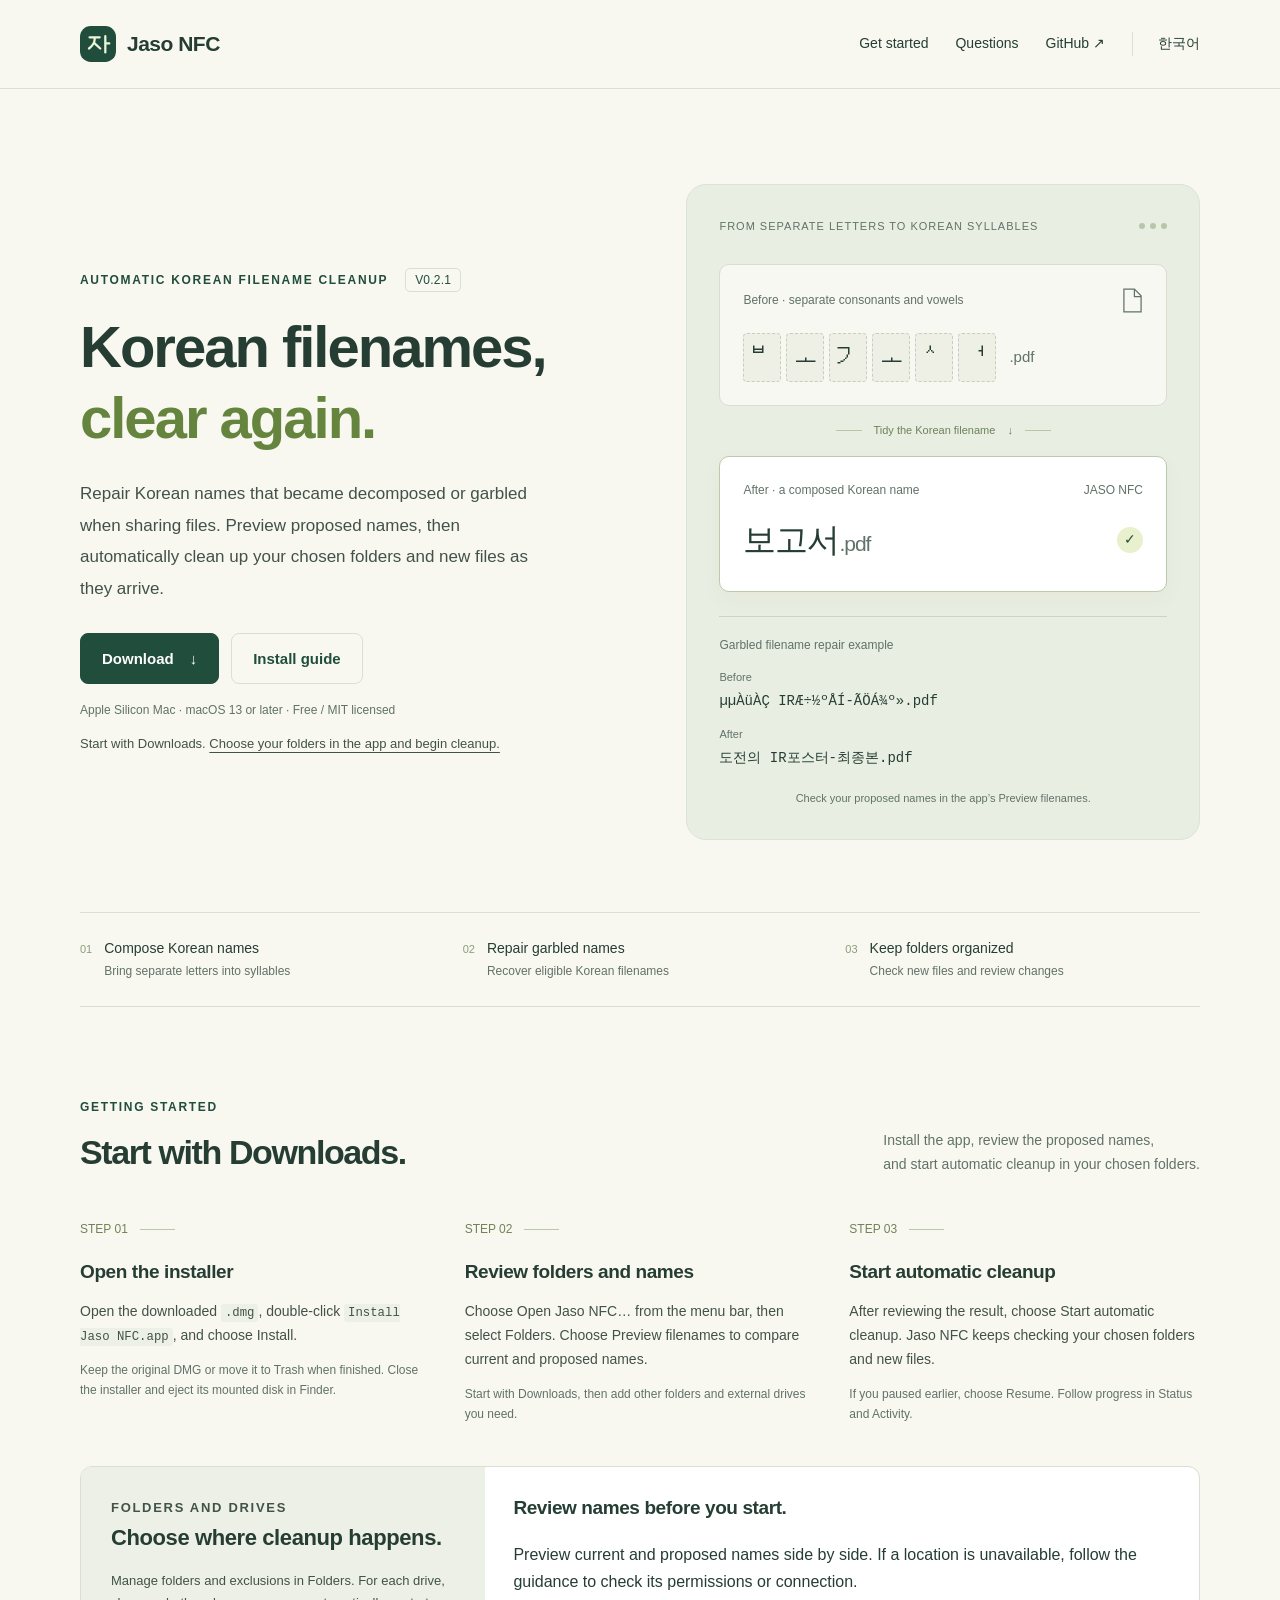
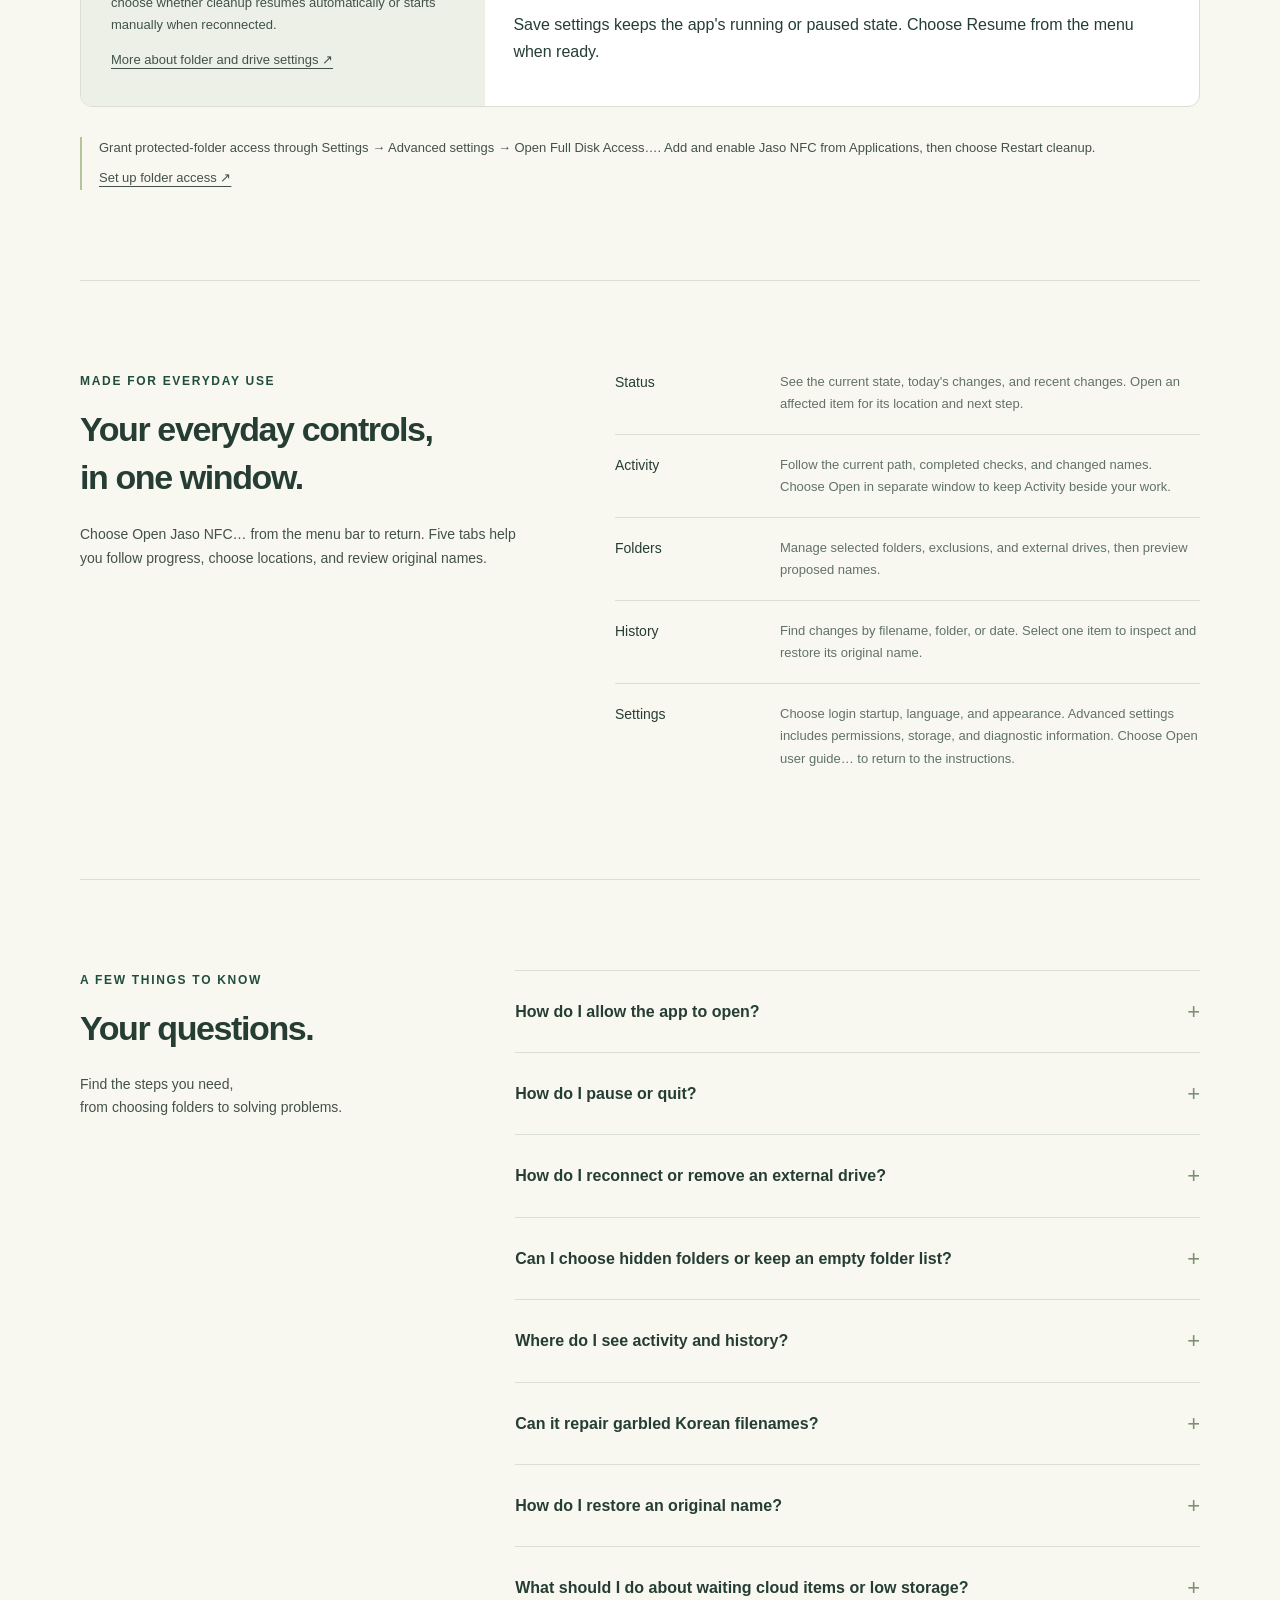
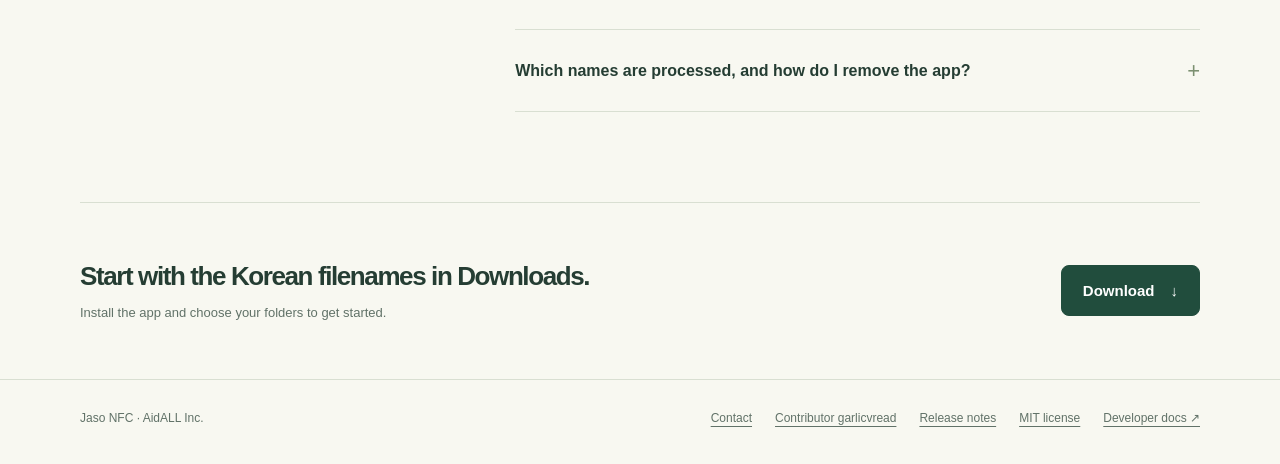
==== commit df8e7b5e: "0.2.1 성능 개선 - 활동 조회를 공유하고 변경된 화면만 갱신하도록 개선했습니다. - 백그라운드 대기와 재시도 조회·저장의 반복 작업을 줄였습니다. - 설치 패키지와 한국어·영" ====
--- a/site/en/index.html
+++ b/site/en/index.html
@@ -27,10 +27,10 @@
 <main id="main" class="wrap">
   <section class="hero" aria-labelledby="hero-title">
     <div>
-      <p class="eyebrow">Automatic Korean filename cleanup <span>v0.2.0</span></p>
+      <p class="eyebrow">Automatic Korean filename cleanup <span>v0.2.1</span></p>
       <h1 id="hero-title">Korean filenames,<br><em>clear again.</em></h1>
       <p class="hero-copy">Repair Korean names that became decomposed or garbled when sharing files. Preview proposed names, then automatically clean up your chosen folders and new files as they arrive.</p>
-      <div class="actions"><a class="button" href="https://github.com/garlicvread/jaso-nfc/releases/download/v0.2.0/Jaso-NFC-0.2.0-arm64-local.dmg">Download <span aria-hidden="true">↓</span></a><a class="button secondary" href="#setup">Install guide</a></div>
+      <div class="actions"><a class="button" href="https://github.com/garlicvread/jaso-nfc/releases/download/v0.2.1/Jaso-NFC-0.2.1-arm64-local.dmg">Download <span aria-hidden="true">↓</span></a><a class="button secondary" href="#setup">Install guide</a></div>
       <p class="compatibility">Apple Silicon Mac · macOS 13 or later · Free / MIT licensed</p>
       <p class="before-download">Start with Downloads. <a href="#setup">Choose your folders in the app and begin cleanup.</a></p>
     </div>
@@ -72,15 +72,15 @@
       <details><summary>How do I pause or quit?</summary><p>Use Pause and Resume in the menu to choose when cleanup runs. Closing the window leaves background work running. Choose Quit Jaso NFC to stop it too, then open the app from Applications when you want to use it again.</p></details>
       <details><summary>How do I reconnect or remove an external drive?</summary><p>Select it in Folders → Drives and choose Manage selected drive…. Choose automatic resume or a manual start for each connection. The app's global pause remains in effect.</p><p>Choose Remove from list in the drive's details when you finish using it. You can remove a disconnected drive. With no other folder edits, removal is saved immediately. If your other folder edits need a preview, preview them and choose Save settings to apply the removal too. Your saved exclusion remains in effect after reconnection. See the <a href="https://github.com/garlicvread/jaso-nfc/blob/main/docs/usage.en.md#change-folders">folder and drive settings guide</a> for details.</p></details>
       <details><summary>Can I choose hidden folders or keep an empty folder list?</summary><p>Hidden folders whose names begin with a dot, such as <code>.ghost-alice</code> and <code>.venv</code>, are excluded by default. Add a hidden folder directly in Folders → Selected folders to include it. Hidden subfolders inside that selection remain excluded.</p><p>You can save an empty Selected folders list. Cleanup waits until you add another folder, so choose your locations when you are ready.</p></details>
-      <details><summary>Where do I see activity and history?</summary><p>Use Activity to see the current path, recent work, and items currently waiting. When a task stops, its entry shows the recorded cause, such as cloud storage or access permissions. A later successful check updates the entry with its completion result. Retries for the same issue update the count and time of its existing entry.</p><p>Each completed name change creates one History record. Search retained recent changes and filter them by date and result. Select a record to inspect its original name, changed name, and location, or restore the original name.</p></details>
+      <details><summary>Where do I see activity and history?</summary><p>Use Activity to see the current path, recent work, and items currently waiting. When a task stops, its entry shows the recorded cause, such as cloud storage or access permissions. A later successful check updates the entry with its completion result. Retries for the same issue update the count and time of its existing entry.</p><p>Open Activity in a separate window to see the same current progress in both windows. Turn off Follow new activity when reading an earlier entry. Progress updates preserve your selected entry and reading position.</p><p>Each completed name change creates one History record. Search retained recent changes and filter them by date and result. Select a record to inspect its original name, changed name, and location, or restore the original name.</p></details>
       <details><summary>Can it repair garbled Korean filenames?</summary><p>It repairs eligible filenames originally encoded as UTF-8 or CP949 and misread as Latin-1 or Windows-1252 when there is sufficient evidence to recover the Korean name without losing information. Review the result in Preview filenames. Names with weak evidence or multiple plausible interpretations keep their current spelling. See examples and supported cases in the <a href="https://github.com/garlicvread/jaso-nfc/blob/main/docs/usage.en.md#filename-repair">filename repair guide</a>.</p></details>
       <details><summary>How do I restore an original name?</summary><p>Select a History item and choose Restore original name. Read the availability check, choose Confirm restore, and wait for the completion message. If the file moved or another item occupies the name, the app explains why. See the <a href="https://github.com/garlicvread/jaso-nfc/blob/main/docs/usage.en.md#recovery">name restoration guide</a>.</p></details>
       <details><summary>What should I do about waiting cloud items or low storage?</summary><p>Check the path and reason in Activity, then inspect the connection and download state in Finder or your sync app. Check disk space and app data through Settings → Advanced settings → Storage usage…. Choose Open storage settings when you need to free up space.</p><p>The file index keeps the information it needs in a compact form. History and logs stay within storage limits, with older entries retired automatically. Records needed by pending recovery are kept separately.</p></details>
       <details><summary>Which names are processed, and how do I remove the app?</summary><p>Jaso NFC composes decomposed Korean file and folder names and repairs eligible garbled filenames within your selection. See the <a href="https://github.com/garlicvread/jaso-nfc/blob/main/docs/usage.en.md#scope-and-safety">scope guide</a> for compatibility letters such as <code>ㅎㅏㄴ</code>, automatic exclusions, and exFAT precautions. To remove the app, turn off login startup, quit, and follow the <a href="https://github.com/garlicvread/jaso-nfc/blob/main/docs/installation.md#uninstall">removal steps</a> before moving the app from Applications to Trash.</p></details>
     </div>
   </section>
-  <section class="bottom-cta" aria-label="Download and support"><div><h2>Start with the Korean filenames in Downloads.</h2><p>Install the app and choose your folders to get started.</p></div><a class="button" href="https://github.com/garlicvread/jaso-nfc/releases/download/v0.2.0/Jaso-NFC-0.2.0-arm64-local.dmg">Download <span aria-hidden="true">↓</span></a></section>
+  <section class="bottom-cta" aria-label="Download and support"><div><h2>Start with the Korean filenames in Downloads.</h2><p>Install the app and choose your folders to get started.</p></div><a class="button" href="https://github.com/garlicvread/jaso-nfc/releases/download/v0.2.1/Jaso-NFC-0.2.1-arm64-local.dmg">Download <span aria-hidden="true">↓</span></a></section>
 </main>
-<footer><div class="wrap footer-inner"><span>Jaso NFC · AidALL Inc.</span><div class="footer-links"><a href="mailto:aidall_manager@aidall.tech">Contact</a><a href="https://github.com/garlicvread">Contributor garlicvread</a><a href="https://github.com/garlicvread/jaso-nfc/releases/tag/v0.2.0">Release notes</a><a href="https://github.com/garlicvread/jaso-nfc/blob/main/LICENSE">MIT license</a><a href="https://github.com/garlicvread/jaso-nfc/blob/main/docs/development.md">Developer docs ↗</a></div></div></footer>
+<footer><div class="wrap footer-inner"><span>Jaso NFC · AidALL Inc.</span><div class="footer-links"><a href="mailto:aidall_manager@aidall.tech">Contact</a><a href="https://github.com/garlicvread">Contributor garlicvread</a><a href="https://github.com/garlicvread/jaso-nfc/releases/tag/v0.2.1">Release notes</a><a href="https://github.com/garlicvread/jaso-nfc/blob/main/LICENSE">MIT license</a><a href="https://github.com/garlicvread/jaso-nfc/blob/main/docs/development.md">Developer docs ↗</a></div></div></footer>
 </body>
 </html>
